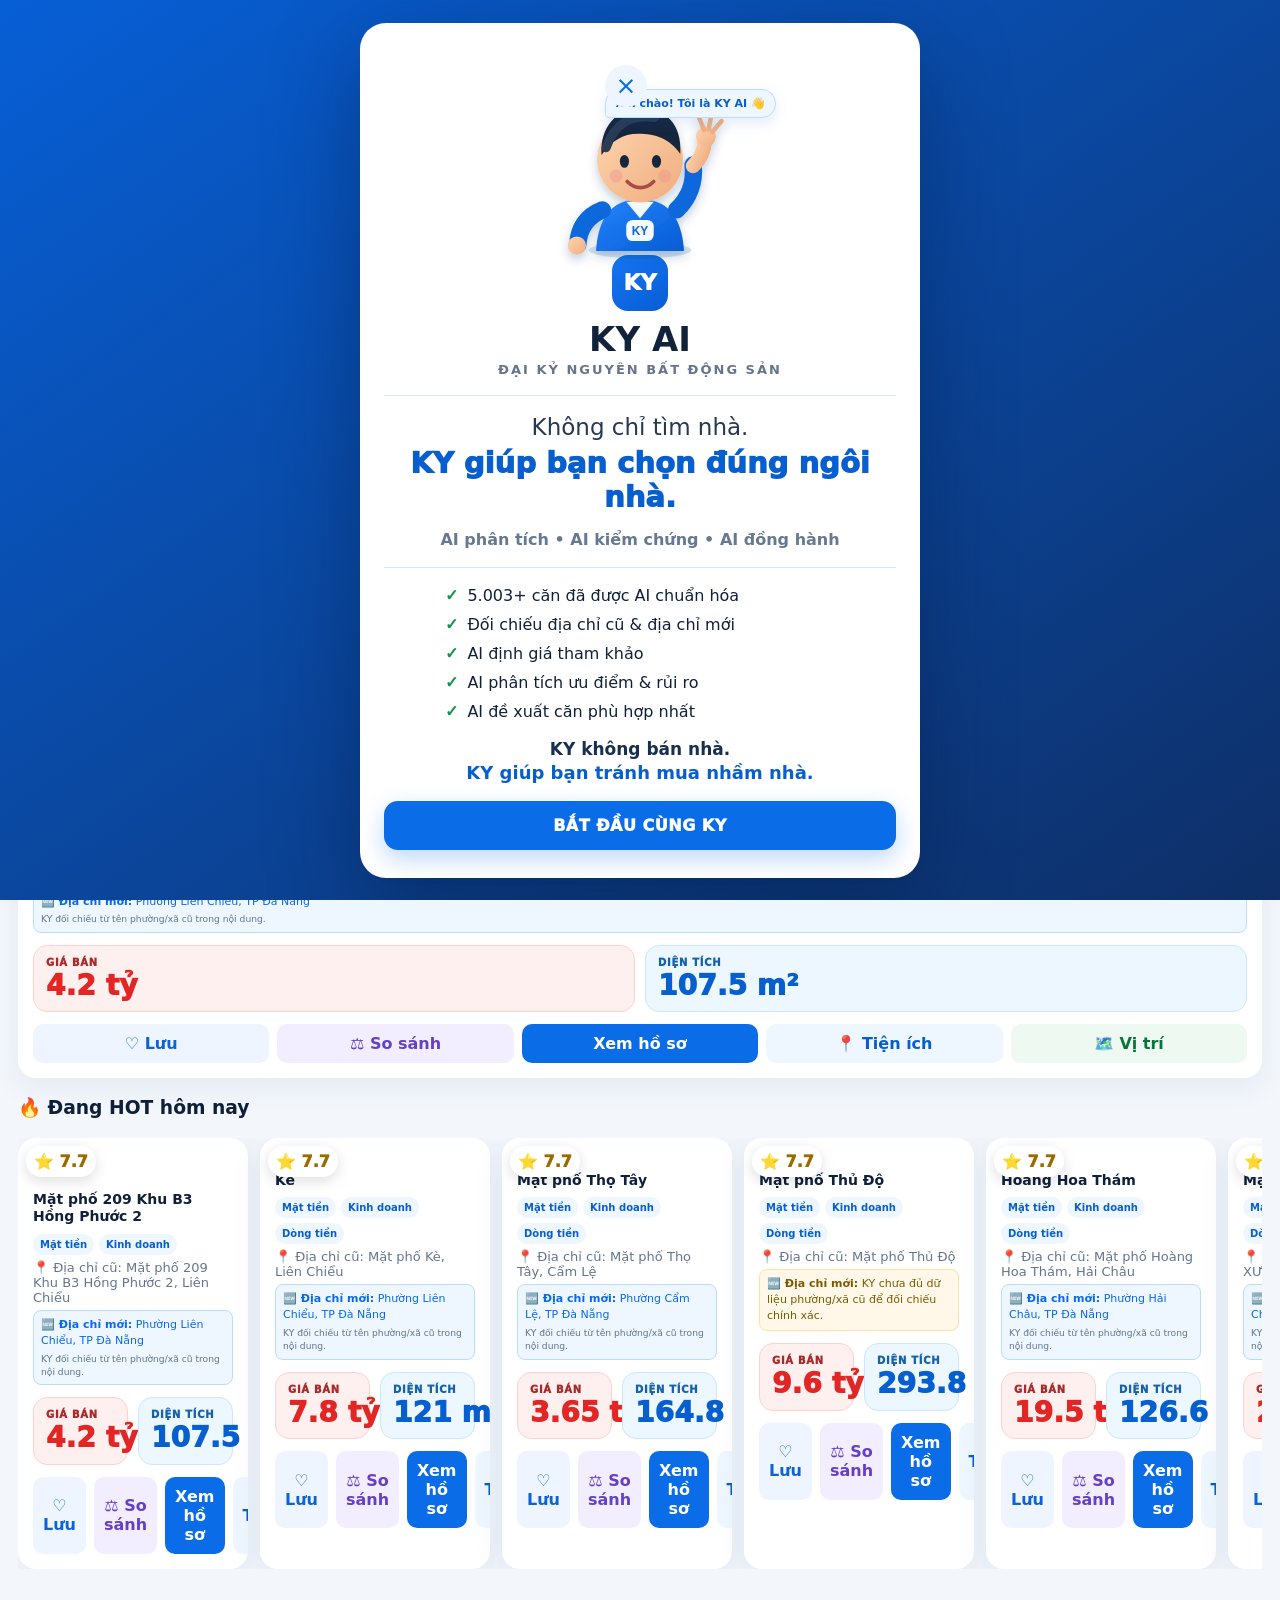
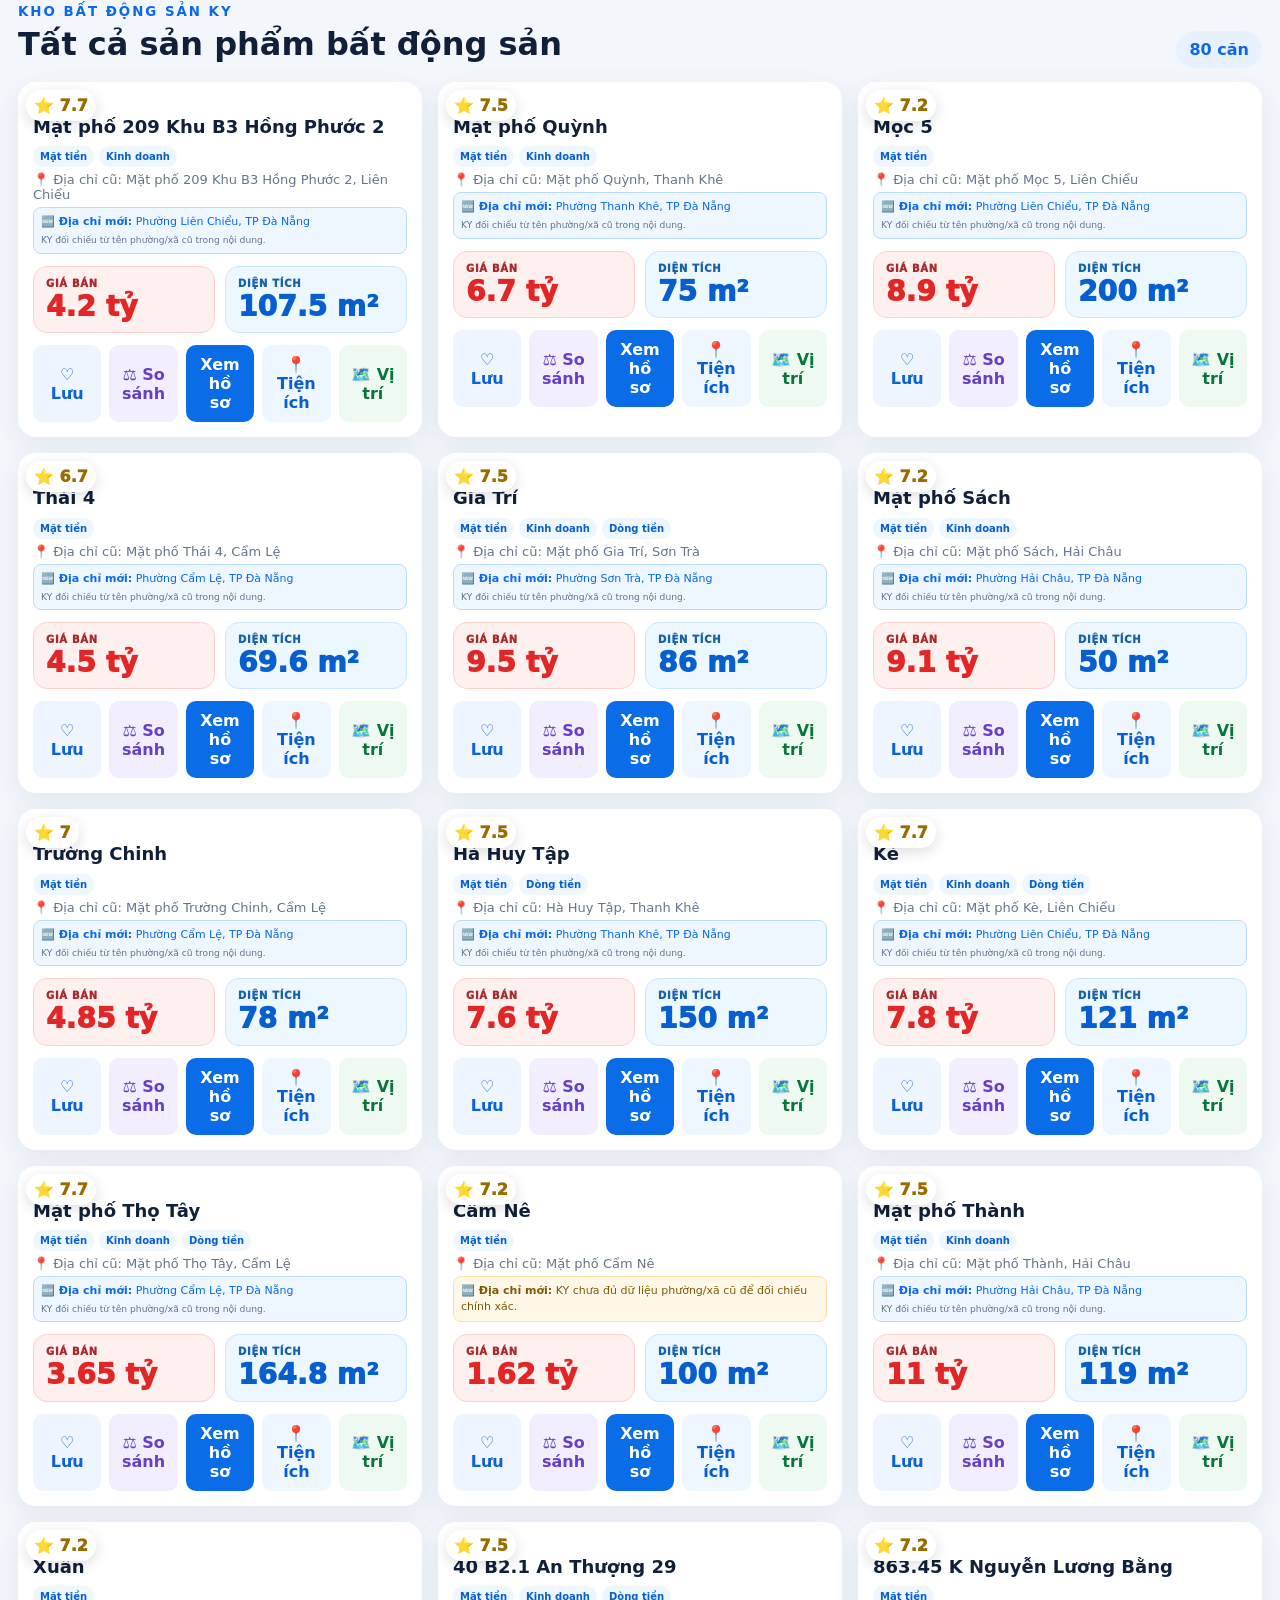
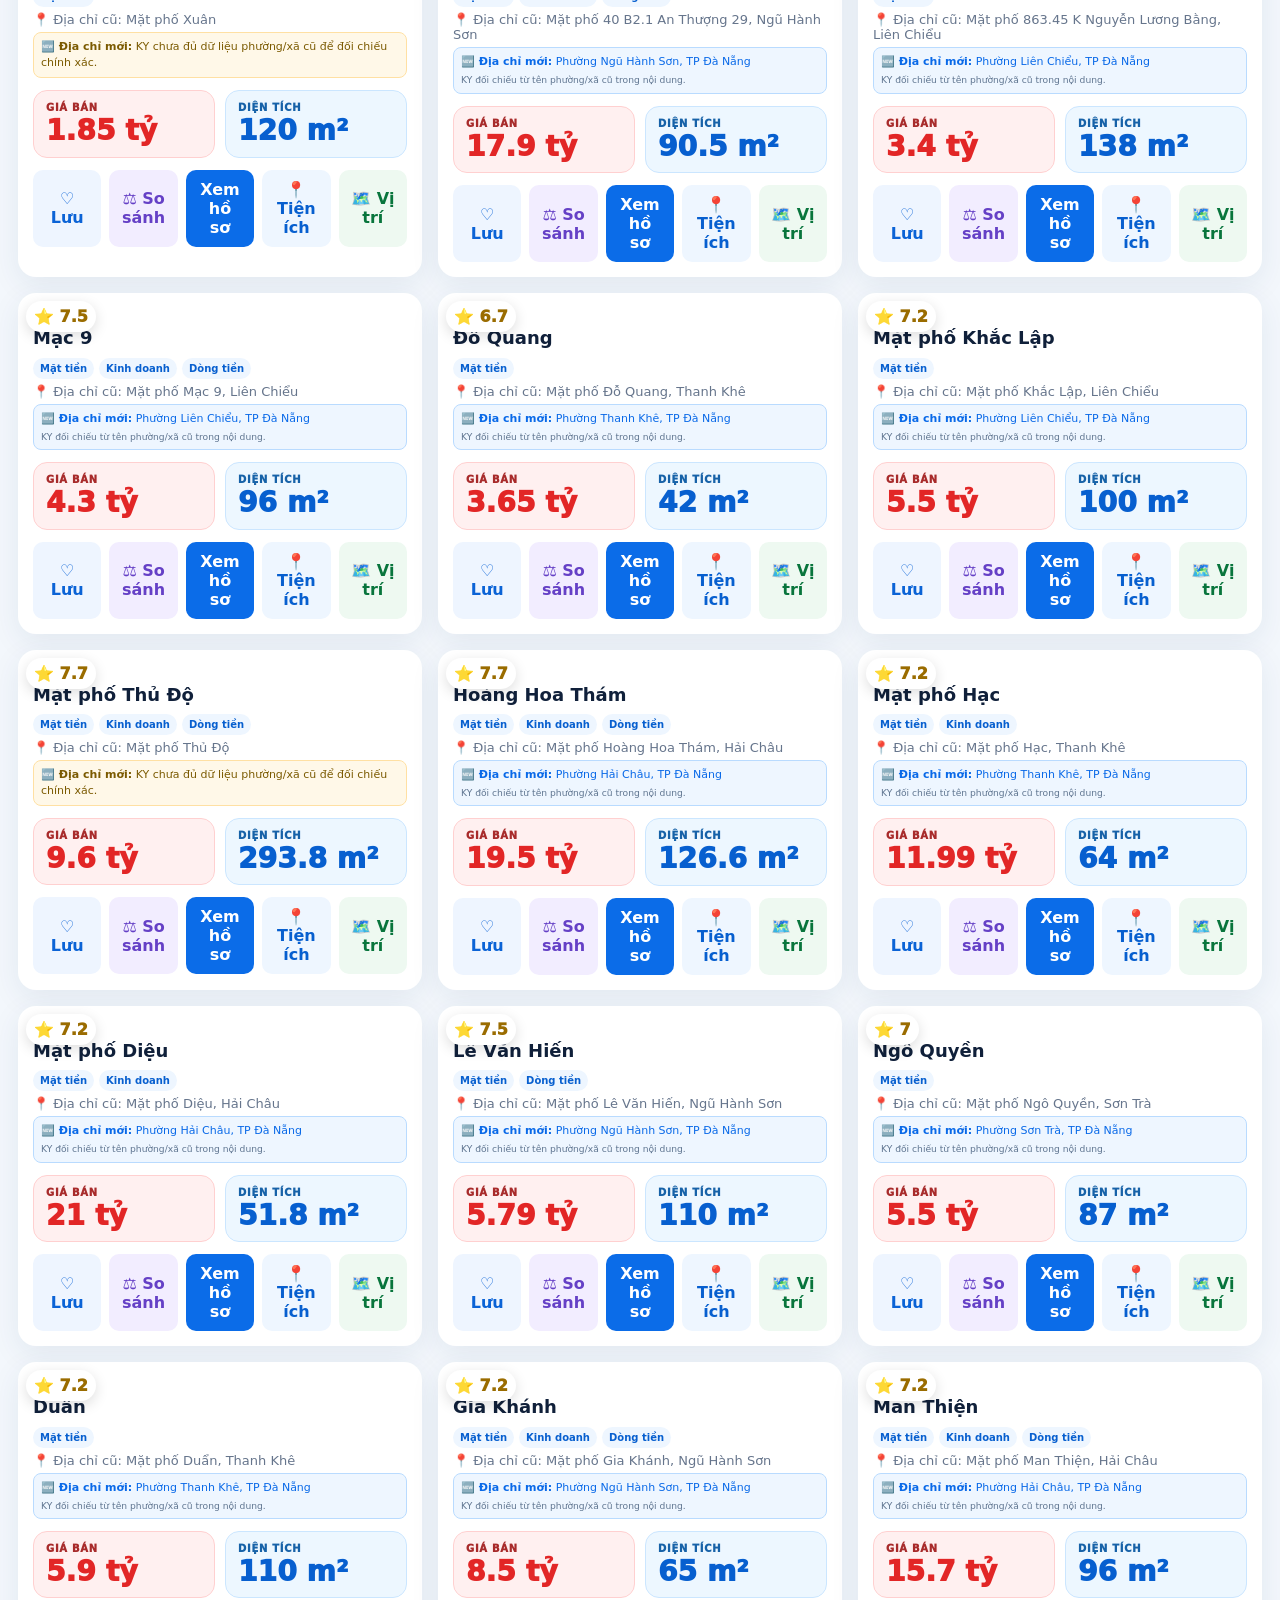
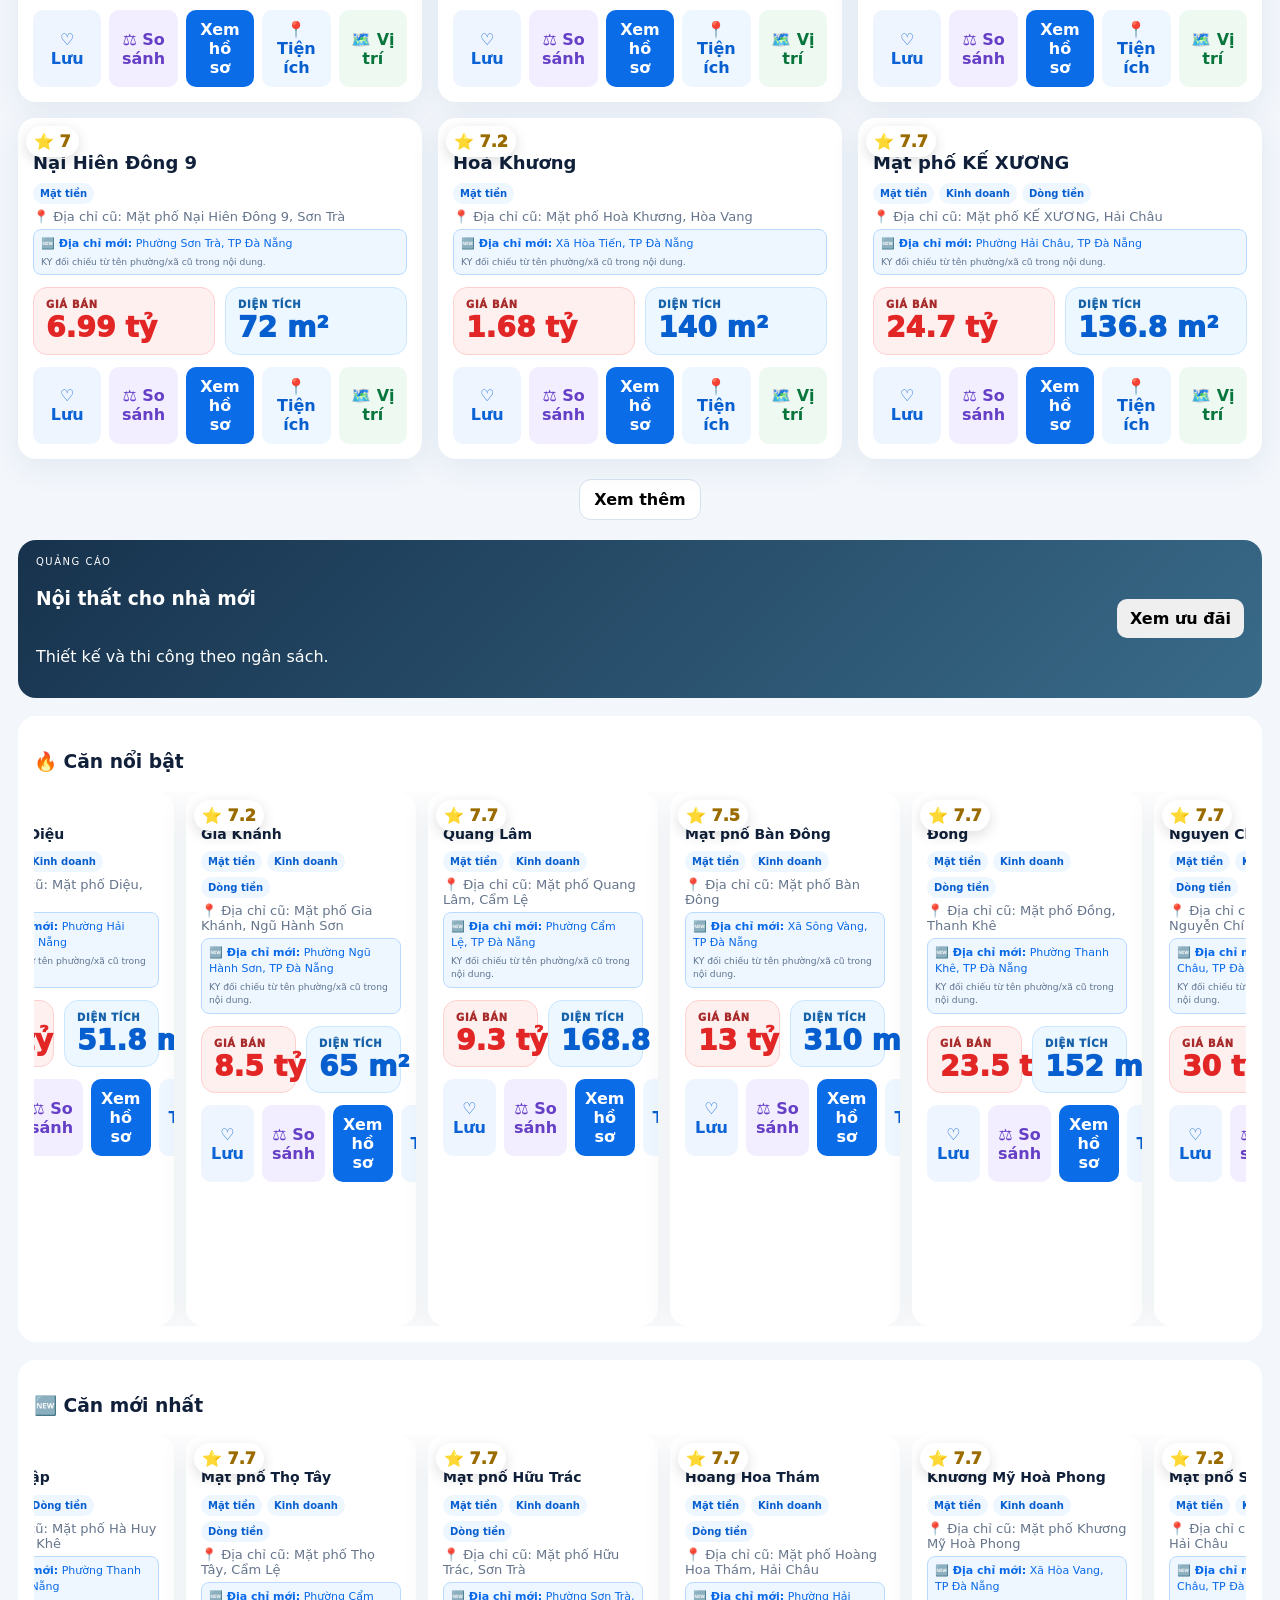
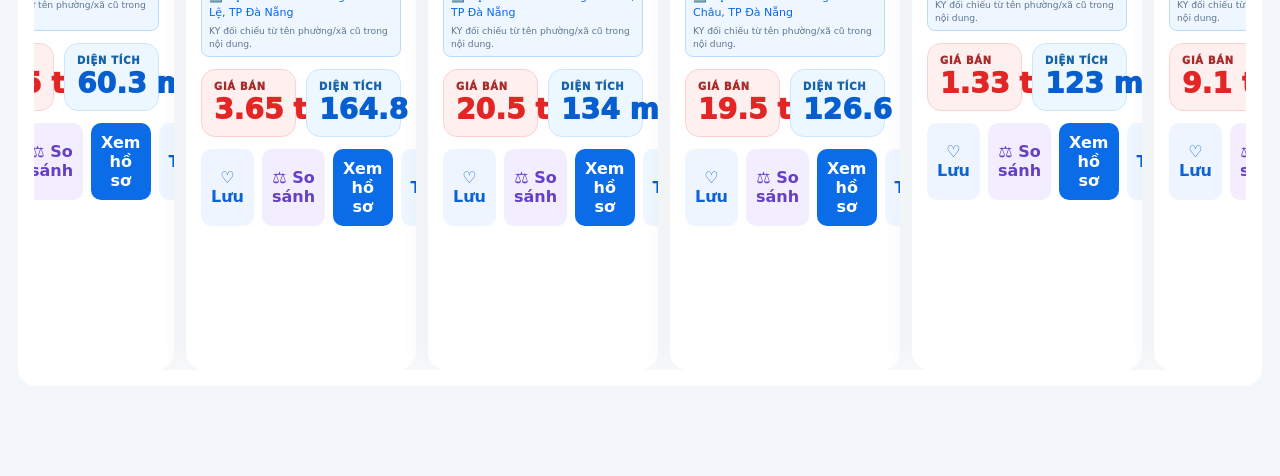
==== index.html @ 1671e3a8 "Initial KY AI Master Source" ====
<!doctype html><html lang="vi"><head><meta charset="utf-8"><meta name="viewport" content="width=device-width,initial-scale=1,viewport-fit=cover"><meta name="theme-color" content="#0b63e5"><title>KY AI – Tìm nhà thông minh</title><link rel="manifest" href="manifest.webmanifest"><link rel="stylesheet" href="app.css"><link rel="stylesheet" href="v16-features.css"></head><body><div id="kySplash" class="kySplash" aria-modal="true" role="dialog"><div class="kySplashCard">
<button id="skipSplash" class="skipSplash" type="button" aria-label="Bỏ qua" onclick="return window.KYEnterHome ? window.KYEnterHome(event) : (document.getElementById('kySplash').style.display='none',false)">×</button><div class="kyMascot" aria-label="Linh vật KY AI đang vẫy tay chào">
  <div class="mascotBubble">Xin chào! Tôi là KY AI 👋</div>
  <svg class="mascotSvg" viewBox="0 0 240 190" role="img" aria-hidden="true">
    <defs>
      <linearGradient id="kyShirt" x1="0" y1="0" x2="1" y2="1"><stop stop-color="#2285ff"/><stop offset="1" stop-color="#075bd1"/></linearGradient>
      <linearGradient id="kySkin" x1="0" y1="0" x2="1" y2="1"><stop stop-color="#ffd5b0"/><stop offset="1" stop-color="#efad7e"/></linearGradient>
      <filter id="kyShadow" x="-30%" y="-30%" width="160%" height="160%"><feDropShadow dx="0" dy="5" stdDeviation="5" flood-color="#063b82" flood-opacity=".25"/></filter>
    </defs>
    <g class="mascotBob" filter="url(#kyShadow)">
      <ellipse cx="120" cy="176" rx="56" ry="9" fill="#0a4b9d" opacity=".16"/>
      <g class="mascotBody">
        <path d="M72 177c2-37 18-57 48-57s46 20 48 57" fill="url(#kyShirt)"/>
        <path d="M105 123l15 18 15-18" fill="#fff" opacity=".95"/>
        <rect x="105" y="143" width="30" height="23" rx="7" fill="#fff" opacity=".96"/>
        <text x="120" y="159" text-anchor="middle" fill="#0966dc" font-family="Arial,sans-serif" font-size="13" font-weight="900">KY</text>
      </g>
      <g class="mascotHead">
        <circle cx="120" cy="77" r="47" fill="url(#kySkin)"/>
        <path d="M78 72c-2-31 17-51 43-51 28 0 45 18 43 50-12-17-27-22-46-22-17 0-29 8-40 23z" fill="#17263d"/>
        <path d="M83 64c9-27 29-37 53-33" fill="none" stroke="#293b56" stroke-width="10" stroke-linecap="round"/>
        <g class="mascotEyes"><ellipse cx="103" cy="79" rx="5" ry="7" fill="#17263d"/><ellipse cx="138" cy="79" rx="5" ry="7" fill="#17263d"/></g>
        <path d="M106 101c9 9 20 9 29 0" fill="none" stroke="#a84d45" stroke-width="4" stroke-linecap="round"/>
        <circle cx="94" cy="95" r="7" fill="#ec8f8d" opacity=".38"/><circle cx="147" cy="95" r="7" fill="#ec8f8d" opacity=".38"/>
      </g>
      <g class="mascotLeftArm"><path d="M79 132c-20 8-26 23-27 38" fill="none" stroke="#0b67dc" stroke-width="19" stroke-linecap="round"/><circle cx="51" cy="171" r="10" fill="url(#kySkin)"/></g>
      <g class="mascotWave">
        <path d="M160 132c14-13 20-31 18-49" fill="none" stroke="#0b67dc" stroke-width="19" stroke-linecap="round"/>
        <path d="M178 84c8-7 12-17 13-28" fill="none" stroke="url(#kySkin)" stroke-width="16" stroke-linecap="round"/>
        <circle cx="192" cy="52" r="11" fill="url(#kySkin)"/>
        <path d="M190 45l-6-15M195 44l3-16M199 47l10-12" stroke="#efb083" stroke-width="5" stroke-linecap="round"/>
      </g>
    </g>
  </svg>
</div><div class="splashLogo miniLogo">KY</div>
<h1>KY AI</h1><h2>ĐẠI KỶ NGUYÊN BẤT ĐỘNG SẢN</h2><div class="splashLine"></div>
<p class="splashLead">Không chỉ tìm nhà.</p><p class="splashPromise">KY giúp bạn chọn đúng ngôi nhà.</p>
<p class="splashAi">AI phân tích • AI kiểm chứng • AI đồng hành</p><div class="splashLine"></div>
<ul><li>5.003+ căn đã được AI chuẩn hóa</li><li>Đối chiếu địa chỉ cũ &amp; địa chỉ mới</li>
<li>AI định giá tham khảo</li><li>AI phân tích ưu điểm &amp; rủi ro</li><li>AI đề xuất căn phù hợp nhất</li></ul>
<div class="splashSignature"><b>KY không bán nhà.</b><span>KY giúp bạn tránh mua nhầm nhà.</span></div>
<button id="startSplash" class="startSplash" type="button" onclick="return window.KYEnterHome ? window.KYEnterHome(event) : (document.getElementById('kySplash').style.display='none',false)">BẮT ĐẦU CÙNG KY</button></div></div>
<header><div class="brand"><span>KY</span><div><b>KY AI</b><small>ĐẠI KỶ NGUYÊN BẤT ĐỘNG SẢN</small></div></div><nav><button id="homeBtn">Tìm nhà</button><button id="compareBtn">So sánh <span id="compareCount">0</span></button><button id="savedBtn">Đã lưu</button><button id="themeBtn">◐</button></nav></header>
<main><section class="hero"><h1>AI hiểu bạn trước khi tìm nhà.</h1><p>Nhập một phần nhu cầu cũng được. Những tiêu chí chưa nhập sẽ được xem là tùy chọn.</p></section>
<section id="topAd" class="topAd">
      <div><small>ĐỐI TÁC ĐỀ XUẤT</small><b id="topAdTitle">Hỗ trợ vay mua nhà</b><span id="topAdText">Tư vấn phương án tài chính phù hợp nhu cầu.</span></div>
      <button id="topAdCta">Tìm hiểu</button>
    </section>
    <section class="search"><div class="query"><input id="q" placeholder="Ví dụ: đường Trương Chinh dưới 5 tỷ, 4 phòng ngủ"><button id="go">✨ Lọc AI</button></div><div class="filters"><select id="district" aria-label="Chọn khu vực"><option value="">Tất cả khu vực</option></select><input id="maxPrice" type="number" inputmode="decimal" placeholder="Giá đến (tỷ)"><input id="minArea" type="number" inputmode="decimal" placeholder="Diện tích từ (m²)"><input id="beds" type="number" inputmode="numeric" placeholder="Phòng ngủ từ"></div><div class="quick" id="quick"><button data-price="3">&lt; 3 tỷ</button><button data-price="5">5 tỷ</button><button data-price="8">8 tỷ</button><button data-price="10">10 tỷ</button><button data-price="15">15 tỷ</button><button data-price="20">20 tỷ</button><button data-price="30">30 tỷ</button><button data-min-price="30">Trên 30 tỷ</button></div><div id="summary" class="summary">Đang tải kho dữ liệu…</div></section>
<section id="resultsSection"><div class="sectionHead"><div><small>KHO BẤT ĐỘNG SẢN KY</small><h2 id="title">Tất cả sản phẩm bất động sản</h2></div><span id="count">0 căn</span></div><div id="grid" class="grid"></div><button id="more" class="more">Xem thêm</button></section>
<section id="nativeAd" class="nativeAd">
      <div><small>QUẢNG CÁO</small><h3 id="nativeAdTitle">Giải pháp nội thất cho nhà mới</h3><p id="nativeAdText">Thiết kế, thi công và hoàn thiện theo ngân sách.</p></div>
      <button id="nativeAdCta">Xem ưu đãi</button>
    </section>
    <section id="discovery"><div class="railBlock"><h3>🔥 Căn nổi bật</h3><div id="hot" class="rail"></div></div><div class="railBlock"><h3>🆕 Căn mới nhất</h3><div id="newest" class="rail"></div></div></section></main>
<div id="compareDrawer" class="compareDrawer hidden"><div><b>So sánh căn</b><span id="compareText">Chưa chọn căn</span></div><button id="openCompare">Mở</button><button id="clearCompare">Xóa</button></div>
    <div id="versionBadge" class="versionBadge">V17.1 • COMPACT STABLE</div><div id="leadModal" class="leadModal hidden">
      <form id="leadForm">
        <button type="button" id="closeLead">×</button>
        <h2>Nhận tư vấn căn phù hợp</h2><p class="leadOptional">Không bắt buộc. Bấm dấu × để đóng và tiếp tục xem toàn bộ website.</p>
        <input id="leadName" required placeholder="Họ tên">
        <input id="leadPhone" required inputmode="tel" placeholder="Số điện thoại">
        <select id="leadDistrict"><option value="">Khu vực quan tâm</option></select>
        <select id="leadBudget"><option value="">Ngân sách</option><option>&lt; 3 tỷ</option><option>3–5 tỷ</option><option>5–10 tỷ</option><option>10–20 tỷ</option><option>&gt; 20 tỷ</option></select>
        <textarea id="leadNeed" placeholder="Nhu cầu chi tiết"></textarea>
        <button class="primaryLead">Lưu nhu cầu</button>
        <div class="leadQuick"><a href="tel:0935202777">Gọi 0935 202 777</a><a href="https://zalo.me/0935202777" target="_blank">Chat Zalo</a></div>
      </form>
    </div>
    <div id="modal" class="modal hidden"><div class="dialog"><button class="close">×</button><div id="detail"></div></div></div>
<nav class="bottom"><button data-act="home">🏠<span>Trang chủ</span></button><button data-act="ai">🤖<span>AI</span></button><button data-act="saved">❤️<span>Đã lưu</span></button><button data-act="compare">⚖️<span>So sánh</span></button><button data-act="account">👤<span>Tài khoản</span></button></nav>
<script src="splash-gate.js"></script><script src="locations.js"></script><script src="app.js"></script><script defer src="v16-features.js"></script></body></html>
---- app.css ----
*{box-sizing:border-box}body{margin:0;font-family:system-ui,-apple-system,Segoe UI,sans-serif;background:#f3f7fc;color:#10203a}button,input,select{font:inherit}header{height:64px;background:#fff;border-bottom:1px solid #e3eaf3;display:flex;align-items:center;justify-content:space-between;padding:0 max(18px,calc((100% - 1450px)/2));position:sticky;top:0;z-index:30}.brand{display:flex;gap:10px;align-items:center}.brand>span{background:#1874ef;color:#fff;border-radius:12px;padding:10px;font-weight:900}.brand div{display:grid}.brand small{font-size:10px;font-weight:800;color:#66758c;letter-spacing:1px}nav button,.query button,.quick button,.more{border:1px solid #d7e2ef;background:#fff;border-radius:12px;padding:10px 14px;font-weight:750}main{max-width:1450px;margin:auto;padding:28px 18px 90px}.hero{text-align:center;padding:20px}.hero h1{font-size:clamp(34px,5vw,68px);margin:12px}.hero p{color:#61718a}.search{background:#fff;border-radius:22px;padding:22px;box-shadow:0 16px 45px #183b6614}.query{display:flex;border:2px solid #1470ef;border-radius:16px;padding:6px}.query input{flex:1;border:0;outline:0;padding:14px;min-width:0}.query button{background:#0969e8;color:#fff;border:0}.filters{display:grid;grid-template-columns:repeat(4,1fr);gap:10px;margin-top:14px}.filters>*{border:1px solid #dbe4ef;border-radius:12px;padding:12px;min-width:0}.quick{display:flex;gap:8px;flex-wrap:wrap;margin-top:12px}.summary{background:#eaf3ff;color:#1456a5;border-radius:12px;padding:12px;margin-top:14px;font-weight:650}.sectionHead{display:flex;align-items:end;justify-content:space-between;margin:32px 0 14px}.sectionHead small{color:#0969e8;font-weight:900;letter-spacing:2px}.sectionHead h2{margin:5px 0;font-size:32px}.sectionHead span{background:#e8f2ff;color:#0969e8;padding:9px 13px;border-radius:999px;font-weight:800}.grid{display:grid;grid-template-columns:repeat(3,1fr);gap:16px}.card{background:#fff;border-radius:18px;overflow:hidden;box-shadow:0 8px 30px #173b6814;position:relative}.card img{width:100%;aspect-ratio:16/10;object-fit:cover;background:#eaf0f7}.card .body{padding:15px}.card h3{font-size:18px;line-height:1.25;margin:0 0 8px}.loc{color:#66758c;font-size:13px}.facts{display:flex;gap:8px;flex-wrap:wrap;margin:10px 0}.facts span{background:#f0f5fb;padding:6px 8px;border-radius:9px;font-size:12px}.price{color:#e53935;font-weight:900;font-size:18px}.actions{display:flex;gap:8px}.actions button{flex:1;border:0;border-radius:10px;padding:10px;font-weight:800}.view{background:#0b6ce8;color:white}.save{background:#eef5ff;color:#0b63d6}.more{display:block;margin:20px auto}.railBlock{background:#fff;border-radius:18px;padding:16px;margin-top:18px}.rail{display:flex;gap:12px;overflow:hidden}.rail .card{min-width:230px;max-width:230px}.rail .card h3{font-size:14px}.modal{position:fixed;inset:0;background:#06152bbb;display:grid;place-items:center;padding:18px;z-index:100}.hidden{display:none}.dialog{background:#fff;border-radius:20px;max-width:1100px;width:100%;max-height:92vh;overflow:auto;position:relative}.close{position:sticky;top:10px;float:right;margin:10px;border:0;background:#fff;border-radius:50%;width:42px;height:42px;font-size:26px;z-index:3}.detail{display:grid;grid-template-columns:1.3fr 1fr;gap:22px;padding:24px}.gallery img{width:100%;border-radius:16px;max-height:520px;object-fit:cover}.thumbs{display:flex;gap:8px;overflow:auto;margin-top:8px}.thumbs img{width:90px;height:65px;object-fit:cover;cursor:pointer}.detail h1{font-size:30px}.verified{background:#ecfdf3;color:#13753e;border:1px solid #b7ebcc;border-radius:12px;padding:12px;font-weight:800}.article{white-space:pre-wrap;line-height:1.7;background:#f7f9fc;border-radius:14px;padding:16px}.contact{display:flex;gap:10px}.contact a{flex:1;text-align:center;text-decoration:none;padding:13px;border-radius:12px;background:#0969e8;color:#fff;font-weight:850}.bottom{display:none}.dark{background:#0e1726;color:#eaf2ff}.dark header,.dark .search,.dark .card,.dark .railBlock,.dark .dialog{background:#152238;color:#eaf2ff}.dark input,.dark select,.dark button{background:#17263e;color:#eaf2ff;border-color:#31425c}@media(max-width:760px){header{height:72px;padding:0 14px}.brand small{max-width:180px}.brand div b{font-size:14px}header nav button:not(#themeBtn){display:none}main{padding:16px 12px 92px}.hero{display:none}.search{padding:14px}.query button{padding:10px;font-size:0}.query button:after{content:'✨';font-size:20px}.filters{grid-template-columns:1fr 1fr}.sectionHead h2{font-size:29px}.grid{grid-template-columns:1fr 1fr;gap:10px}.card h3{font-size:14px}.card .body{padding:11px}.facts span{font-size:10px}.actions{flex-direction:column}.rail .card{min-width:190px}.detail{grid-template-columns:1fr;padding:14px}.detail h1{font-size:24px}.bottom{display:flex;position:fixed;bottom:0;left:0;right:0;background:#fff;z-index:60;justify-content:space-around;padding:8px 8px max(8px,env(safe-area-inset-bottom));box-shadow:0 -5px 25px #19314c22}.bottom button{border:0;display:grid;gap:2px;background:transparent;font-size:22px}.bottom span{font-size:11px}.modal{padding:0}.dialog{border-radius:0;max-height:100vh;height:100vh}.contact{position:sticky;bottom:0;background:#fff;padding:10px 0}}@media(max-width:420px){.grid{grid-template-columns:1fr}.filters{grid-template-columns:1fr 1fr}}
.topAd,.nativeAd{background:linear-gradient(135deg,#0b63e5,#153a7a);color:#fff;border-radius:18px;padding:16px 18px;display:flex;justify-content:space-between;align-items:center;margin-bottom:16px}.topAd div,.nativeAd div{display:grid;gap:3px}.topAd small,.nativeAd small{font-size:10px;letter-spacing:1.5px}.topAd button,.nativeAd button{border:0;border-radius:10px;padding:10px 13px;font-weight:850}.nativeAd{margin-top:18px;background:linear-gradient(135deg,#17324d,#396b89)}.coverWrap{position:relative}.watermark{position:absolute;right:8px;bottom:8px;background:#071a33aa;color:#fff;padding:5px 8px;border-radius:7px;font-size:10px;font-weight:800}.compareBtn{background:#f2edff!important;color:#6540c6!important}#compareCount{display:inline-grid;place-items:center;min-width:18px;height:18px;border-radius:99px;background:#0b6ce8;color:#fff;font-size:10px}.compareDrawer{position:fixed;left:50%;bottom:84px;transform:translateX(-50%);z-index:70;background:#102440;color:#fff;border-radius:15px;padding:10px 12px;display:flex;gap:12px;align-items:center;box-shadow:0 10px 35px #0004}.compareDrawer>div{display:grid}.compareDrawer span{font-size:11px;color:#c9d7e8}.compareDrawer button{border:0;border-radius:9px;padding:8px 10px;font-weight:800}.comparePage{padding:25px;overflow:auto}.compareTable{min-width:760px;border:1px solid #dce5ef;border-radius:14px;overflow:hidden}.compareRow{display:grid;grid-template-columns:150px repeat(5,minmax(150px,1fr));border-bottom:1px solid #e8edf3}.compareRow>*{padding:12px;border-right:1px solid #e8edf3}.compareRow.head{background:#eaf3ff}.leadModal{position:fixed;inset:0;background:#06152bbb;z-index:120;display:grid;place-items:center;padding:18px}.leadModal form{background:#fff;border-radius:18px;width:min(430px,100%);padding:22px;display:grid;gap:12px;position:relative}.leadModal input,.leadModal select,.leadModal textarea{padding:12px;border:1px solid #dce5ef;border-radius:11px}.leadModal textarea{min-height:100px}.leadModal #closeLead{position:absolute;right:10px;top:10px;border:0;background:#edf2f8;border-radius:50%;width:34px;height:34px}.primaryLead{border:0;background:#0b6ce8;color:#fff;border-radius:11px;padding:12px;font-weight:900}.leadQuick{display:grid;grid-template-columns:1fr 1fr;gap:8px}.leadQuick a{text-align:center;text-decoration:none;padding:10px;border-radius:10px;background:#edf4ff;color:#075cc8;font-weight:800}.noScroll{overflow:hidden}.mobileDetail{padding-bottom:80px}.mobileHero{position:relative;background:#dde6f1}.mobileHero>img{display:block;width:100%;max-height:520px;aspect-ratio:16/10;object-fit:cover}.detailWatermark{position:absolute;right:16px;bottom:14px;color:#fff;font-weight:850;text-shadow:0 1px 5px #000}.photoCount{position:absolute;left:16px;bottom:14px;background:#0009;color:#fff;border-radius:999px;padding:7px 10px;font-weight:800}.thumbs{display:flex;gap:8px;overflow:auto;padding:10px 16px;background:#fff}.thumbs button{padding:0;border:2px solid transparent;background:none;border-radius:10px}.thumbs button.active{border-color:#0b6ce8}.thumbs img{width:78px;height:56px;object-fit:cover;border-radius:8px;display:block}.detailBody{padding:10px 22px 24px}.detailBody h1{font-size:30px;line-height:1.24;margin:14px 0 8px}.detailLocation{color:#62738b}.statGrid{display:grid;grid-template-columns:repeat(4,1fr);gap:10px;margin:18px 0}.statGrid div{background:#f2f6fb;border-radius:13px;padding:12px;text-align:center}.statGrid b{display:block}.statGrid span{font-size:11px;color:#68788f}.valuationBox{display:grid;gap:5px;background:#eef8ff;border:1px solid #b9dcff;border-radius:13px;padding:14px;margin:14px 0}.valuationBox span{font-size:22px;font-weight:900;color:#075fcf}.infoBlock{border:1px solid #dce5ef;border-radius:14px;overflow:hidden}.infoBlock summary{padding:14px;font-weight:900;background:#f5f8fc}.consultBtn{width:100%;border:0;background:#0b6ce8;color:#fff;border-radius:12px;padding:13px;margin-top:12px;font-weight:900}.mobileContact{position:sticky;bottom:0;display:grid;grid-template-columns:.8fr .8fr 1.2fr;gap:8px;padding:10px 16px max(10px,env(safe-area-inset-bottom));background:#fff;border-top:1px solid #e5ebf2}.mobileContact>*{border:0;border-radius:12px;padding:13px;text-align:center;text-decoration:none;font-weight:850;background:#edf4ff;color:#075cc8}.mobileContact .call{background:#0b6ce8;color:#fff}.safeNote{margin-top:14px;background:#fff8e8;border:1px solid #ffe1a6;color:#7c5900;padding:12px;border-radius:12px;font-size:12px}
@media(max-width:760px){.topAd,.nativeAd{padding:12px;font-size:12px}.topAd button,.nativeAd button{padding:8px}.actions{display:grid!important;grid-template-columns:1fr 1fr!important}.actions .view{grid-column:1/-1}.compareDrawer{left:10px;right:10px;bottom:78px;transform:none;justify-content:space-between}.modal{background:#fff!important}.dialog{height:100dvh!important;max-height:100dvh!important}.mobileHero>img{height:34vh;max-height:310px;aspect-ratio:auto}.detailBody{padding:8px 14px 18px}.detailBody h1{font-size:21px}.statGrid{grid-template-columns:1fr 1fr;gap:7px}.mobileContact{position:fixed;left:0;right:0;bottom:0}.mobileDetail{padding-bottom:88px}.comparePage{padding:65px 12px 95px}.compareTable{min-width:700px}}

.leadOptional{margin:-4px 0 4px;color:#65758b;font-size:13px}.leadModal #closeLead{z-index:3;touch-action:manipulation;cursor:pointer}

.versionBadge{position:fixed;left:7px;bottom:calc(76px + env(safe-area-inset-bottom));z-index:55;background:#097443;color:#fff;border-radius:999px;padding:5px 8px;font-size:9px;font-weight:900;box-shadow:0 4px 12px #0002}
.leadModal.hidden,.modal.hidden,.compareDrawer.hidden{display:none!important}
.leadModal{overscroll-behavior:contain}
.leadModal form{max-height:calc(100dvh - 36px);overflow:auto}
#closeLead,.close{touch-action:manipulation;-webkit-tap-highlight-color:transparent}
body.noScroll{overflow:hidden!important;touch-action:none}
body.noScroll .leadModal,body.noScroll .modal{touch-action:auto}
@media(max-width:760px){
 .leadModal{padding:max(12px,env(safe-area-inset-top)) 12px max(12px,env(safe-area-inset-bottom))}
 .leadModal form{max-height:calc(100dvh - env(safe-area-inset-top) - env(safe-area-inset-bottom) - 24px)}
}

.quick button.active{background:#0b6ce8!important;color:#fff!important;border-color:#0b6ce8!important;box-shadow:0 5px 16px #0b6ce833}
.loc{display:grid;gap:5px}
.loc .addressNew{font-size:11px;color:#0969e8;background:#eef6ff;border-radius:8px;padding:6px 7px}
.addressPair{display:grid;grid-template-columns:1fr 1fr;gap:9px;margin:10px 0 14px}
.addressOld,.addressNew{border-radius:12px;padding:11px 12px;line-height:1.45}
.addressOld{background:#f4f7fb;color:#263a55}
.addressNew{background:#eaf5ff;color:#075fcf;border:1px solid #b9dbff}
.addressNew small{display:block;margin-top:3px;color:#5f7590}
.addressNew.pending{background:#fff8e8;border-color:#ffe0a3;color:#7b5a00}
#district optgroup{font-weight:800}
@media(max-width:760px){
  .addressPair{grid-template-columns:1fr}
  .loc .addressNew{font-size:10px}
}

.splashLock{overflow:hidden}.kySplash{position:fixed;inset:0;z-index:500;background:linear-gradient(145deg,#075fd6,#0e2f67);display:grid;place-items:center;padding:18px;overflow:auto}.kySplashCard{width:min(560px,100%);background:#fff;border-radius:26px;padding:28px 24px;position:relative;text-align:center;box-shadow:0 30px 90px #00173966}.skipSplash{position:absolute;right:14px;top:14px;width:42px;height:42px;border:0;border-radius:50%;background:#eef5ff;color:#0b6ce8;font-size:25px}.splashLogo{width:82px;height:82px;margin:0 auto 12px;display:grid;place-items:center;border-radius:22px;background:linear-gradient(145deg,#1676f3,#075dd5);color:#fff;font-size:32px;font-weight:950}.kySplash h1{margin:0;color:#11223b;font-size:34px}.kySplash h2{margin:3px 0 18px;color:#65758c;font-size:13px;letter-spacing:2px}.splashLine{height:1px;background:#dce7f4;margin:18px 0}.splashLead{font-size:23px;margin:0;color:#273951}.splashPromise{font-size:29px;font-weight:950;color:#075fcf;margin:6px 0}.splashAi{color:#667991;font-weight:700}.kySplash ul{list-style:none;text-align:left;padding:0;margin:0 auto;max-width:390px;display:grid;gap:10px}.kySplash li:before{content:'✓';color:#149350;font-weight:950;margin-right:9px}.splashSignature{display:grid;gap:3px;margin:18px 0;color:#17304e}.splashSignature b{font-size:17px}.splashSignature span{font-size:18px;color:#075fcf;font-weight:850}.startSplash{width:100%;border:0;border-radius:14px;padding:15px;background:#0b6ce8;color:#fff;font-weight:950;letter-spacing:.5px;box-shadow:0 9px 24px #0b6ce844}
.coverWrap,.mobileHero,.privacyImageWrap{position:relative}.faceLogoMask{position:absolute;z-index:8;left:50%;top:42%;transform:translate(-50%,-50%);width:76px;height:76px;border-radius:20px;background:linear-gradient(145deg,#1676f3,#075dd5);color:#fff;display:grid;place-items:center;align-content:center;border:3px solid #fff;box-shadow:0 7px 24px #001b4a66;pointer-events:none;overflow:hidden}.faceLogoMask span{font-size:23px;font-weight:950;line-height:1}.faceLogoMask b{font-size:13px;letter-spacing:2px}
@media(max-width:760px){.kySplashCard{padding:24px 18px}.splashLogo{width:72px;height:72px}.kySplash h1{font-size:29px}.splashPromise{font-size:24px}.kySplash li{font-size:14px}.faceLogoMask{width:64px;height:64px;border-radius:17px}.faceLogoMask span{font-size:20px}}

#skipSplash,#startSplash{touch-action:manipulation;cursor:pointer;position:relative;z-index:520}.kySplash.hidden{display:none!important;visibility:hidden!important;pointer-events:none!important}

/* KY V14.2 animated human mascot */
.kyMascot{position:relative;width:240px;height:190px;margin:-12px auto -3px;display:grid;place-items:center}
.mascotSvg{width:220px;height:174px;overflow:visible}
.mascotBubble{position:absolute;z-index:3;right:-16px;top:8px;background:#eef6ff;color:#075fcf;border:1px solid #bddcff;border-radius:14px 14px 14px 4px;padding:7px 10px;font-size:11px;font-weight:850;box-shadow:0 5px 14px #075fcf1e;animation:mascotBubbleIn .6s ease both .25s}
.mascotBob{transform-origin:120px 176px;animation:mascotBob 2.7s ease-in-out infinite}
.mascotWave{transform-origin:163px 132px;animation:mascotWave 1.25s ease-in-out infinite}
.mascotEyes{transform-origin:120px 79px;animation:mascotBlink 4.2s ease-in-out infinite}
.mascotHead{transform-origin:120px 106px;animation:mascotSmile 3.2s ease-in-out infinite}
.miniLogo{width:56px!important;height:56px!important;border-radius:16px!important;font-size:22px!important;margin-top:-16px!important;margin-bottom:8px!important}
@keyframes mascotWave{0%,100%{transform:rotate(3deg)}20%{transform:rotate(-18deg)}40%{transform:rotate(12deg)}60%{transform:rotate(-15deg)}80%{transform:rotate(8deg)}}
@keyframes mascotBob{0%,100%{transform:translateY(0)}50%{transform:translateY(-5px)}}
@keyframes mascotBlink{0%,43%,47%,100%{transform:scaleY(1)}45%{transform:scaleY(.08)}}
@keyframes mascotSmile{0%,100%{transform:rotate(0)}50%{transform:rotate(1.5deg)}}
@keyframes mascotBubbleIn{from{opacity:0;transform:translateY(7px) scale(.95)}to{opacity:1;transform:none}}
@media(max-width:760px){
 .kySplashCard{padding-top:18px!important}.kyMascot{width:205px;height:155px;margin:-8px auto -6px}.mascotSvg{width:190px;height:150px}.mascotBubble{right:-34px;top:0;font-size:10px;padding:6px 8px}.miniLogo{width:48px!important;height:48px!important;font-size:19px!important;margin-top:-12px!important}.kySplash h1{font-size:28px!important}.kySplash h2{margin-bottom:10px!important}.splashLine{margin:12px 0!important}.splashLead{font-size:20px!important}.splashPromise{font-size:23px!important}.splashAi{font-size:13px}.kySplash ul{gap:7px!important}.splashSignature{margin:12px 0!important}.startSplash{padding:13px!important}
}
@media(max-height:760px){.kyMascot{height:128px}.mascotSvg{height:126px}.mascotBubble{display:none}.kySplash ul{gap:5px!important}.splashSignature{margin:8px 0!important}.splashLine{margin:8px 0!important}}
@media(prefers-reduced-motion:reduce){.mascotBob,.mascotWave,.mascotEyes,.mascotHead,.mascotBubble{animation:none!important}}

/* KY V16 R3 — smart 10-property comparison */
.compareIntro{margin:0 0 14px;color:#52667f;background:#eef6ff;border-radius:12px;padding:11px 13px}.compareTable{min-width:1720px}.compareRow{grid-template-columns:150px repeat(10,minmax(155px,1fr))}.comparePropertyLink{border:0;border-right:1px solid #d9e5f2;background:#eaf3ff;text-align:left;padding:12px!important;color:#102440;cursor:pointer;display:flex;flex-direction:column;gap:5px;min-height:118px}.comparePropertyLink.selected{background:#fff0ec;box-shadow:inset 0 -4px #ef5b3f}.comparePropertyLink small{font-size:9px;color:#0872df;font-weight:950;letter-spacing:.6px}.comparePropertyLink.selected small{color:#d6422f}.comparePropertyLink strong{font-size:15px;line-height:1.25}.comparePropertyLink span{font-size:10px;color:#0b6ce8;font-weight:850;margin-top:auto}.compareOpenBtn{margin:7px;border:0;border-radius:10px;background:#0b6ce8;color:#fff;font-weight:900;padding:10px;cursor:pointer}.compareRow>span b{color:#a67500}@media(max-width:760px){.comparePage h1{font-size:27px}.compareIntro{font-size:12px}.compareTable{min-width:1680px}.compareRow{grid-template-columns:125px repeat(10,minmax(150px,1fr))}.comparePropertyLink{min-height:126px}}

/* KY AI V16 FINAL: price and area are the visual priority */
.primaryFacts{display:grid;grid-template-columns:1fr 1fr;gap:10px;margin:12px 0}
.primaryFacts>div{border-radius:14px;padding:11px 12px;min-width:0}
.primaryFacts small{display:block;font-size:10px;font-weight:950;letter-spacing:.7px;margin-bottom:3px}
.primaryFacts strong{display:block;font-size:clamp(22px,2.2vw,31px);line-height:1.05;font-weight:1000;white-space:nowrap}
.primaryPrice{background:#fff0f0;border:1px solid #ffd0d0}.primaryPrice small{color:#a82b2b}.primaryPrice strong{color:#e22626}
.primaryArea{background:#edf7ff;border:1px solid #cbe6ff}.primaryArea small{color:#1762a8}.primaryArea strong{color:#075fcf}
.secondaryFact{font-size:12px;font-weight:800;color:#53677f;margin:-3px 0 10px}
.actions [data-location]{background:#eef9f1;color:#08753c}
.comparePriceRow>span:not(:first-child) b{font-size:21px;color:#e12626;font-weight:1000}
.compareAreaRow>span:not(:first-child) b{font-size:19px;color:#075fcf;font-weight:1000}
.comparePriceRow>span:first-child,.compareAreaRow>span:first-child{font-weight:1000}
@media(max-width:760px){.primaryFacts strong{font-size:25px}.primaryFacts{gap:7px}.primaryFacts>div{padding:10px 9px}.actions [data-amenities],.actions [data-location]{font-size:12px}}

/* =========================================================
   KY AI V17.1 — COMPACT CARD LAYOUT
   Presentation-only upgrade. No feature or data-flow changes.
   ========================================================= */
@media (max-width:760px){
  main{padding-left:10px;padding-right:10px}
  .grid{grid-template-columns:repeat(2,minmax(0,1fr))!important;gap:10px!important}
  .card{border-radius:16px!important;box-shadow:0 5px 18px #173b6818!important}
  .card img{aspect-ratio:1.42/1!important}
  .card .body{padding:10px!important}
  .card h3{font-size:14px!important;line-height:1.2!important;margin:0 0 7px!important;min-height:34px}
  .v15Tags{gap:4px!important;margin:4px 0 7px!important}
  .v15Tags span{font-size:9px!important;padding:4px 6px!important}
  .loc{font-size:11px!important;line-height:1.38!important}
  .addressNew{padding:8px!important;margin-top:7px!important;border-radius:10px!important;font-size:10px!important;line-height:1.35!important}
  .addressNew small{font-size:9px!important;line-height:1.3!important;margin-top:3px!important}

  /* Price + area blocks: 30% more compact */
  .primaryFacts{gap:7px!important;margin:9px 0!important}
  .primaryFacts>div{padding:7px 6px!important;border-radius:11px!important;min-height:60px!important;display:flex;flex-direction:column;justify-content:center}
  .primaryFacts small{font-size:8px!important;line-height:1.05!important;margin-bottom:3px!important;letter-spacing:.35px!important}
  .primaryFacts strong{font-size:18px!important;line-height:1!important;letter-spacing:-.4px!important}
  .secondaryFact{font-size:9px!important;margin:-2px 0 7px!important}

  /* Exact action order from approved mockup without removing any action */
  .actions{display:grid!important;grid-template-columns:1fr 1fr!important;gap:7px!important}
  .actions button{min-width:0!important;border-radius:10px!important;padding:7px 5px!important;min-height:36px!important;line-height:1.1!important}
  .actions .save,.actions .compareBtn{font-size:8px!important;font-weight:850!important;min-height:34px!important}
  .actions .view{grid-column:1/-1!important;grid-row:2!important;font-size:12px!important;min-height:40px!important}
  .actions [data-amenities]{grid-column:1!important;grid-row:3!important;font-size:10px!important;min-height:36px!important}
  .actions [data-location]{grid-column:2!important;grid-row:3!important;font-size:10px!important;min-height:36px!important}

  .v15Score{top:7px!important;left:7px!important;padding:5px 7px!important;font-size:12px!important}
  .rail{gap:10px!important}
  .rail .card{min-width:calc((100vw - 30px)/2)!important;max-width:calc((100vw - 30px)/2)!important}
  .v15Discovery h3{font-size:20px!important;margin:16px 0 10px!important}
}
@media (max-width:420px){
  .grid{grid-template-columns:repeat(2,minmax(0,1fr))!important}
  .card h3{font-size:13px!important}
  .primaryFacts strong{font-size:17px!important}
  .actions .save,.actions .compareBtn{font-size:8px!important}
}
---- v16-features.css ----
.v15Filters{display:flex;gap:8px;overflow:auto;padding:4px 0 10px;scrollbar-width:none}.v15Filters::-webkit-scrollbar{display:none}.v15Filters button{white-space:nowrap;border:1px solid #cfe0f5;background:#f5f9ff;color:#24405f;border-radius:999px;padding:9px 13px;font-weight:850}.v15Filters button.active{background:#0b6ce8;color:#fff;border-color:#0b6ce8}.v15Discovery{margin:18px 0}.v15Head{display:flex;justify-content:space-between;align-items:end;gap:12px}.v15Head small{color:#0b6ce8;font-weight:900}.v15Head h2{margin:4px 0}.v15Head>span{background:#eaf3ff;color:#075fcf;padding:7px 10px;border-radius:999px;font-weight:850}.v15Score,.v15HotBadge{position:absolute;top:8px;z-index:5;border-radius:999px;padding:6px 8px;font-weight:950;box-shadow:0 4px 14px #0002}.v15Score{left:8px;background:#fff;color:#9a6c00}.v15HotBadge{right:8px;background:#e5483f;color:#fff}.v15Tags{display:flex;gap:5px;flex-wrap:wrap;margin:5px 0}.v15Tags span{font-size:10px;background:#eef6ff;color:#075fcf;padding:5px 7px;border-radius:999px;font-weight:800}.v15Modal{position:fixed;inset:0;z-index:900;background:#001735aa;display:grid;place-items:center;padding:14px}.v15Modal.hidden{display:none}.v15Panel{position:relative;background:#fff;border-radius:20px;width:min(1100px,100%);max-height:92vh;overflow:auto;padding:22px}.v15Close{position:absolute;right:12px;top:10px;width:40px;height:40px;border:0;border-radius:50%;font-size:24px}.v15Panel form{display:grid;gap:10px}.v15Panel input{padding:13px;border:1px solid #ccd9e7;border-radius:10px}.v15Panel form button{padding:13px;border:0;border-radius:10px;background:#0b6ce8;color:white;font-weight:900}.v15Compare{overflow:auto;border:1px solid #d9e4ef;border-radius:14px}.v15Row{display:grid;grid-template-columns:130px repeat(10,minmax(145px,1fr));min-width:1600px}.v15Row>*{padding:11px;border-right:1px solid #e4ebf3;border-bottom:1px solid #e4ebf3}.v15Row.head{position:sticky;top:0;background:#f5f9ff;z-index:2}.v15Row.head b:not(:first-child){color:#d43131}.v15Conclusion{background:#eef6ff;padding:12px;border-radius:12px}.v15LocationScore{background:#eef6ff;padding:14px;border-radius:12px;font-size:17px}.v15AmenityList{list-style:none;padding:0;display:grid;gap:8px}.v15AmenityList li{display:flex;gap:10px;justify-content:space-between;border-bottom:1px solid #edf1f5;padding:9px}.actions [data-amenities]{background:#eef6ff;color:#075fcf}.kyVerifiedV15{background:#eef9f1;border:1px solid #bde3c7;border-radius:14px;padding:14px;margin:12px 0}.kyVerifiedV15 b{color:#137a3c}@media(max-width:760px){.v15Panel{padding:18px 12px}.v15Head{align-items:start}.v15Head h2{font-size:20px}.v15Filters button{padding:8px 11px;font-size:12px}}
.v16AmenityGrid{display:grid;grid-template-columns:repeat(2,minmax(0,1fr));gap:10px;margin:14px 0}.v16AmenityCard{display:grid;grid-template-columns:42px 1fr auto;align-items:center;gap:10px;text-decoration:none;color:#10233f;border:1px solid #dbe7f5;background:#f8fbff;border-radius:14px;padding:12px}.v16AmenityCard:active{transform:scale(.99)}.v16AmenityIcon{font-size:27px}.v16AmenityCard small{display:block;color:#67788e;margin-top:3px;font-size:11px}.v16AmenityCard strong{color:#0867dc;font-size:12px;white-space:nowrap}.v16AreaMap{display:block;text-align:center;background:#0b6ce8;color:#fff;text-decoration:none;padding:13px;border-radius:12px;font-weight:900}.v16AmenityNote{display:block;margin-top:10px;color:#66788d}.v16Nearby{margin-top:14px;padding:12px;border-radius:12px;background:#f5f9ff}.v16Nearby div{display:flex;flex-wrap:wrap;gap:6px;margin-top:8px}.v16Nearby span{background:white;border:1px solid #dae6f3;border-radius:999px;padding:6px 9px;font-size:12px}@media(max-width:650px){.v16AmenityGrid{grid-template-columns:1fr}.v16AmenityCard{grid-template-columns:38px 1fr auto;padding:11px}.v16AmenityCard strong{font-size:11px}}

.v16AmenityYes{color:#087a3d!important}.v16AmenityMaybe{color:#8a5a00!important}.v16AmenitySummary{margin:12px 0;padding:14px;border-radius:14px;background:#eef7ff;line-height:1.7}.v16AmenitySummary b{font-weight:800}
.actions [data-location]{background:#eef9f1;color:#08753c}

/* V17 wrapper: keep V16 data flow, improve presentation only */
.v17MapAddress{display:grid;gap:5px;background:#eef6ff;border:1px solid #c8e0ff;border-radius:12px;padding:12px;margin-bottom:12px}.v17MapAddress small{color:#62738b}.v17MapFrame{display:block;width:100%;height:min(55vh,460px);border:0;border-radius:14px;background:#eaf0f7}.v16NearbyLoading{margin-top:14px;padding:14px;border-radius:12px;background:#f4f7fb;color:#607087}.v17AmenityGroup{margin-top:12px;border:1px solid #e0e7f0;border-radius:12px;overflow:hidden}.v17AmenityGroup h4{margin:0;padding:10px 12px;background:#f1f6fc}.v17AmenityGroup div{display:flex;justify-content:space-between;gap:12px;padding:10px 12px;border-top:1px solid #edf1f6}.v17AmenityGroup strong{white-space:nowrap;color:#0969e8}.v16AmenityError{margin-top:14px;padding:14px;border-radius:12px;background:#fff4e7;color:#8a5300}.v16AmenityError button{margin-top:8px;border:0;border-radius:9px;padding:8px 12px;font-weight:800}.watermark,.detailWatermark{display:none!important}
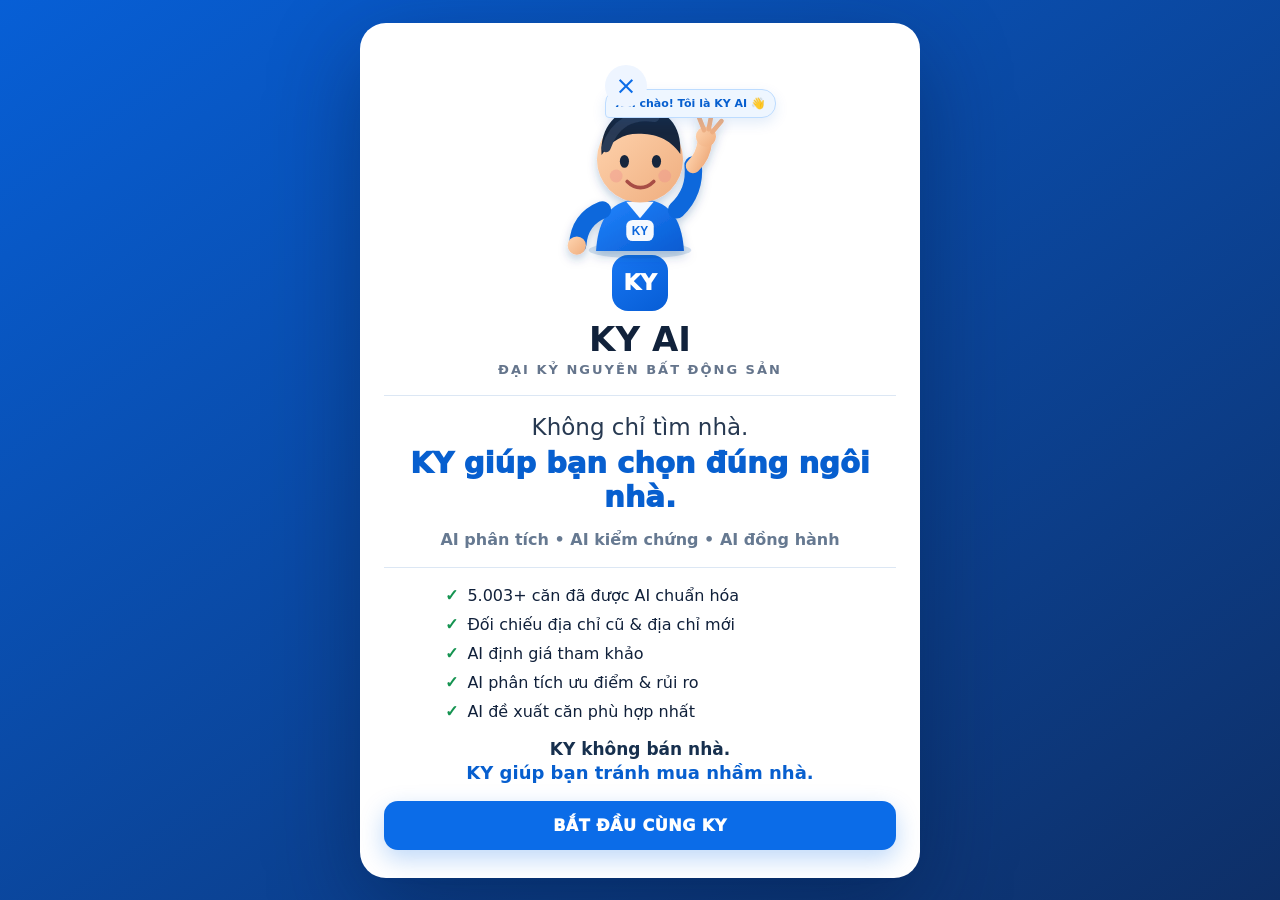
==== commit 743914cd: "V17.2 Update 2 - Refresh inventory by logo" ====
--- a/index.html
+++ b/index.html
@@ -40,7 +40,7 @@
 <li>AI định giá tham khảo</li><li>AI phân tích ưu điểm &amp; rủi ro</li><li>AI đề xuất căn phù hợp nhất</li></ul>
 <div class="splashSignature"><b>KY không bán nhà.</b><span>KY giúp bạn tránh mua nhầm nhà.</span></div>
 <button id="startSplash" class="startSplash" type="button" onclick="return window.KYEnterHome ? window.KYEnterHome(event) : (document.getElementById('kySplash').style.display='none',false)">BẮT ĐẦU CÙNG KY</button></div></div>
-<header><div class="brand"><span>KY</span><div><b>KY AI</b><small>ĐẠI KỶ NGUYÊN BẤT ĐỘNG SẢN</small></div></div><nav><button id="homeBtn">Tìm nhà</button><button id="compareBtn">So sánh <span id="compareCount">0</span></button><button id="savedBtn">Đã lưu</button><button id="themeBtn">◐</button></nav></header>
+<header><div class="brand" id="brandRefresh" role="button" tabindex="0" title="Làm mới nguồn hàng">
 <main><section class="hero"><h1>AI hiểu bạn trước khi tìm nhà.</h1><p>Nhập một phần nhu cầu cũng được. Những tiêu chí chưa nhập sẽ được xem là tùy chọn.</p></section>
 <section id="topAd" class="topAd">
       <div><small>ĐỐI TÁC ĐỀ XUẤT</small><b id="topAdTitle">Hỗ trợ vay mua nhà</b><span id="topAdText">Tư vấn phương án tài chính phù hợp nhu cầu.</span></div>
--- a/app.css
+++ b/app.css
@@ -117,3 +117,139 @@
   .primaryFacts strong{font-size:17px!important}
   .actions .save,.actions .compareBtn{font-size:8px!important}
 }
+
+/* =========================================================
+   KY AI V17.2 FINAL — DESKTOP POLISH
+   Desktop/laptop only. Mobile <=760px remains exactly V17.1.
+   ========================================================= */
+@media (min-width:761px){
+  main{max-width:1560px!important;padding-left:28px!important;padding-right:28px!important}
+  .grid{align-items:stretch}
+  .rail{display:flex!important;align-items:stretch;gap:18px!important;overflow-x:auto!important;overflow-y:hidden!important;scroll-behavior:smooth;scrollbar-width:none;-ms-overflow-style:none;padding-bottom:4px}
+  .rail::-webkit-scrollbar{display:none}
+  .card{height:100%;display:flex;flex-direction:column;transition:transform .24s ease,box-shadow .24s ease}
+  .card .coverWrap{overflow:hidden}
+  .card img{transition:transform .28s ease}
+  .card .body{display:flex;flex-direction:column;flex:1}
+  .card h3{display:-webkit-box;-webkit-box-orient:vertical;-webkit-line-clamp:2;overflow:hidden;min-height:45px;max-height:45px}
+  .loc{display:-webkit-box;-webkit-box-orient:vertical;-webkit-line-clamp:2;overflow:hidden;min-height:36px}
+  .addressNew{min-height:66px;display:flex;flex-direction:column;justify-content:center}
+  .primaryFacts{margin-top:auto}
+  .actions{margin-top:0}
+  .card:hover{transform:translateY(-5px);box-shadow:0 18px 42px #173b6826}
+  .card:hover img{transform:scale(1.025)}
+  .railBlock{overflow:hidden}
+}
+
+
+@media (min-width:761px) and (max-width:900px){
+  .grid{grid-template-columns:repeat(2,minmax(0,1fr))!important;gap:14px!important}
+  .rail .card{flex:0 0 calc((100% - 14px)/2)!important;min-width:calc((100% - 14px)/2)!important;max-width:calc((100% - 14px)/2)!important}
+}
+
+/* Comfortable laptop layout. */
+@media (min-width:901px) and (max-width:1499px){
+  .grid{grid-template-columns:repeat(3,minmax(0,1fr))!important;gap:18px!important}
+  .rail .card{flex:0 0 calc((100% - 36px)/3)!important;min-width:calc((100% - 36px)/3)!important;max-width:calc((100% - 36px)/3)!important}
+}
+
+/* True large desktop layout. */
+@media (min-width:1500px){
+  .grid{grid-template-columns:repeat(4,minmax(0,1fr))!important;gap:20px!important}
+  .rail{gap:20px!important}
+  .rail .card{flex:0 0 calc((100% - 60px)/4)!important;min-width:calc((100% - 60px)/4)!important;max-width:calc((100% - 60px)/4)!important}
+}
+
+/* Disable hover motion for touch/pointer-limited devices. */
+@media (hover:none),(pointer:coarse){
+  .card:hover{transform:none;box-shadow:0 8px 30px #173b6814}
+  .card:hover img{transform:none}
+}
+/* ===== V17.2.1 HOT & MỚI CAROUSEL ===== */
+
+#hot,
+#newest{
+  display:flex !important;
+  flex-wrap:nowrap !important;
+  gap:20px !important;
+  overflow-x:auto !important;
+  overflow-y:hidden !important;
+  scroll-behavior:smooth;
+  scroll-snap-type:x mandatory;
+  -webkit-overflow-scrolling:touch;
+  scrollbar-width:none;
+  padding-bottom:10px;
+}
+
+#hot::-webkit-scrollbar,
+#newest::-webkit-scrollbar{
+  display:none;
+}
+
+#hot>.card,
+#newest>.card{
+  flex:0 0 calc((100% - 60px)/4) !important;
+  min-width:calc((100% - 60px)/4) !important;
+  max-width:calc((100% - 60px)/4) !important;
+  scroll-snap-align:start;
+}
+
+/* Laptop */
+@media (min-width:901px) and (max-width:1499px){
+
+  #hot>.card,
+  #newest>.card{
+    flex-basis:calc((100% - 40px)/3) !important;
+    min-width:calc((100% - 40px)/3) !important;
+    max-width:calc((100% - 40px)/3) !important;
+  }
+
+}
+
+/* Tablet */
+@media (min-width:761px) and (max-width:900px){
+
+  #hot>.card,
+  #newest>.card{
+    flex-basis:calc((100% - 14px)/2) !important;
+    min-width:calc((100% - 14px)/2) !important;
+    max-width:calc((100% - 14px)/2) !important;
+  }
+
+}
+
+/* Mobile */
+@media (max-width:760px){
+
+  #hot,
+  #newest{
+    gap:8px !important;
+  }
+
+  #hot>.card,
+  #newest>.card{
+    flex-basis:calc((100% - 8px)/2) !important;
+    min-width:calc((100% - 8px)/2) !important;
+    max-width:calc((100% - 8px)/2) !important;
+  }
+
+}
+
+/* V17.2 Update 2 — logo làm mới nguồn hàng */
+#brandRefresh{
+  cursor:pointer;
+  user-select:none;
+  -webkit-tap-highlight-color:transparent;
+  transition:transform .18s ease,opacity .18s ease;
+}
+
+#brandRefresh:active{
+  transform:scale(.97);
+  opacity:.8;
+}
+
+#brandRefresh:focus-visible{
+  outline:2px solid #0878f9;
+  outline-offset:5px;
+  border-radius:12px;
+}
